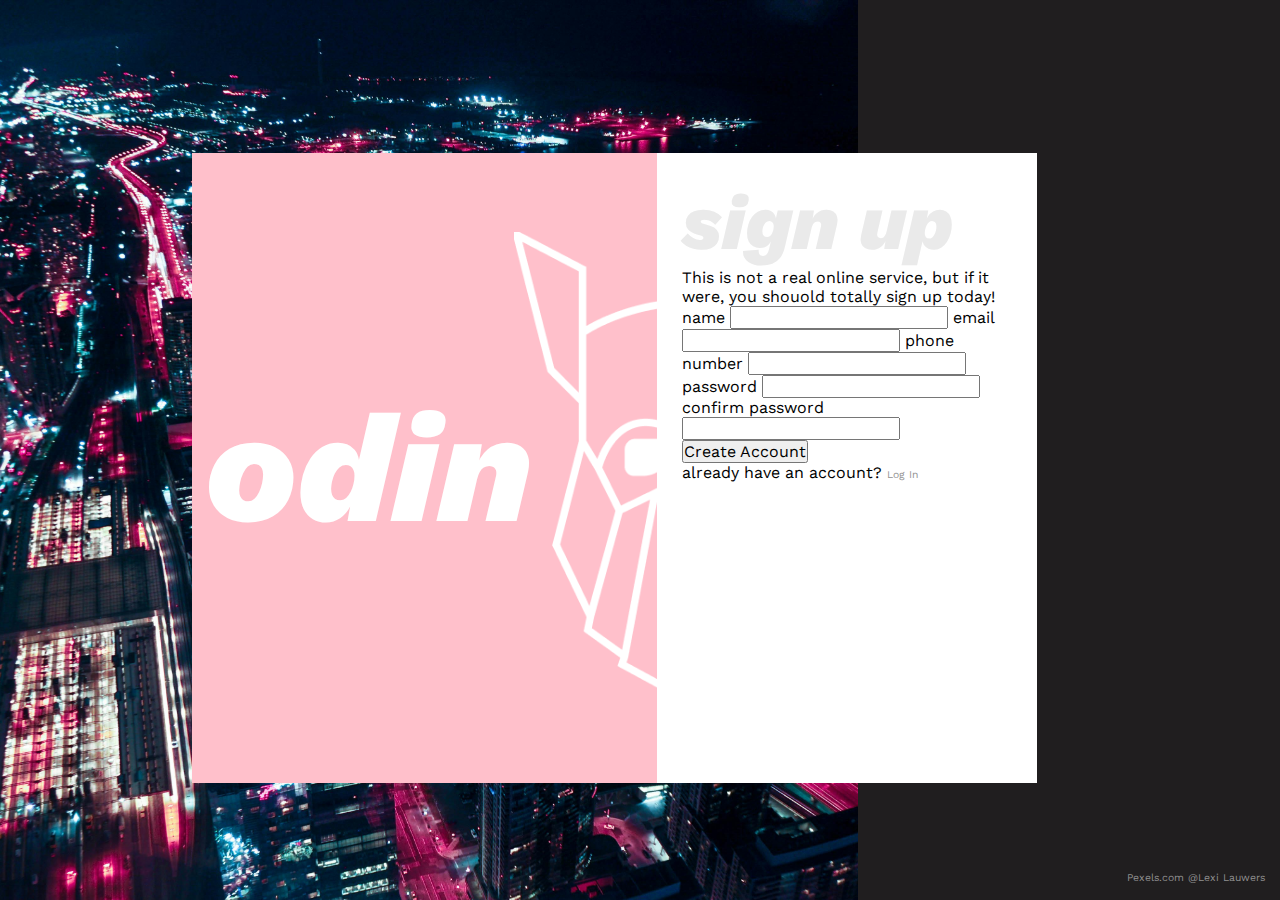
==== index.html @ 3c179b9c "basic html structure; css first pass" ====
<!DOCTYPE html>
<html lang="en">
<head>
    <meta charset="UTF-8">
    <meta name="viewport" content="width=device-width, initial-scale=1.0">
    <link rel="preconnect" href="https://fonts.googleapis.com">
    <link rel="preconnect" href="https://fonts.gstatic.com" crossorigin>
    <link href="https://fonts.googleapis.com/css2?family=Work+Sans:ital,wght@0,100..900;1,100..900&display=swap" rel="stylesheet">
    <link rel="stylesheet" href="style.css">
    <title>sign up</title>
</head>
<body>
    <div class="background">
        <img src="images/2921140.jpeg" alt="" class="splash">
        <div class="color-block">
            <div class="img-credit">
                <a href="https://www.pexels.com/photo/aerial-photo-of-city-2921140/" class="credit">Pexels.com @Lexi Lauwers</a>
            </div>
        </div> 
    </div>
    <div class="sign-up">
        <div class="logo-box">
            <p class="word-mark">odin</p>
            <img src="images/logo.png" alt="" class="icon">
        </div>
        <div class="form">
            <h2>sign up</h2>
            <p class="p-med">This is not a real online service, but if it were, you shouold totally sign up today!</p>
            <form action="#" method="post">
                <label for="user-name">name</label>
                <input type="text" name="user-name" id="user-name">
                <label for="user-email">email</label>
                <input type="email" name="user-email" id="user-email">
                <label for="user-phone">phone number</label>
                <input type="tel" name="user-phone" id="user-phone">

                <label for="user-password-1">password</label>
                <input type="password" name="user-password-1" id="user-password-1">
                <label for="user-password-2">confirm password</label>
                <input type="password" name="user-password-2" id="user-password-2">

                <button type="submit">Create Account</button>
            </form>
            <p class="p-med">already have an account? <a href="#" class="log-in">Log In</a></p>

        </div>
    </div>
    <!-- <div class="signup">
        <div class="logo-box">
            <p class="logo">odin</p>
            <img src="images/logo.png" alt="" class="icon">
        </div>
        <div class="form">
            <h2>sign up</h2>
            <p class="p-med">This is not a real online service, but if it were, you shouold totally sign up today!</p>
            <form action="#" method="post">
                <label for="user-name">name</label>
                <input type="text" name="user-name" id="user-name">
                <label for="user-email">email</label>
                <input type="email" name="user-email" id="user-email">
                <label for="user-phone">phone number</label>
                <input type="tel" name="user-phone" id="user-phone">

                <label for="user-password-1">password</label>
                <input type="password" name="user-password-1" id="user-password-1">
                <label for="user-password-2">confirm password</label>
                <input type="password" name="user-password-2" id="user-password-2">

                <button type="submit">Create Account</button>
            </form>
            <p class="p-med">already have an account? <a href="#" class="log-in">Log In</a></p>
            
        </div>
    </div> -->
</body>
</html>
---- style.css ----
* {
    margin: 0;
    padding: 0;
    box-sizing: border-box;
    font-family: "Work Sans", sans-serif;
    font-optical-sizing: auto;
    font-size: 1rem;

    /* outline: 2px solid steelblue; */
}
body {
    background-color: #201E1F;
}
.background {
    width: 100vw;
    height: 100vh;
    background-color: purple;
    display: flex;
}

.background>img {
    height: 100%;
    width: 66%;
    flex: 1;
    display: block;
    /* margin: auto; */
    object-fit: cover;
}
.color-block {
    width: 33%;
    background-color: #201E1F;
    padding: 5px;
    display: flex;
    align-items: end;
    justify-content: end;
}
.img-credit {
    margin: 10px;
}

a{
    text-decoration: none;
    color: #919191;
    font-size: 0.65rem;
}

.sign-up {
    position: absolute;
    top:17%;
    left:15%;
    margin: auto;
    width: 66%;
    height: 70%;
    background-color: white;
    display: flex;
}
.logo-box {
    width: 55%;
    height: 100%;
    background-color: pink;
    display: flex;
    align-items: center;
    padding-left: 1vw;
}
.word-mark {
    color: #fff;
    font-size: 12vw;
    font-weight: 800;
    font-style: italic;
}
.icon {
    position: relative;
    left: -4%;
    height: 75%;
    
}
.form {
    position: relative;
    z-index: 1;
    flex: 1;
    background-color: #fff;
    padding: 3%;
}
h2 {
    color: #EAEAEA;
    font-size: 6vw;
    font-weight: 800;
    font-style: italic;
    /* text-align: center; */
}
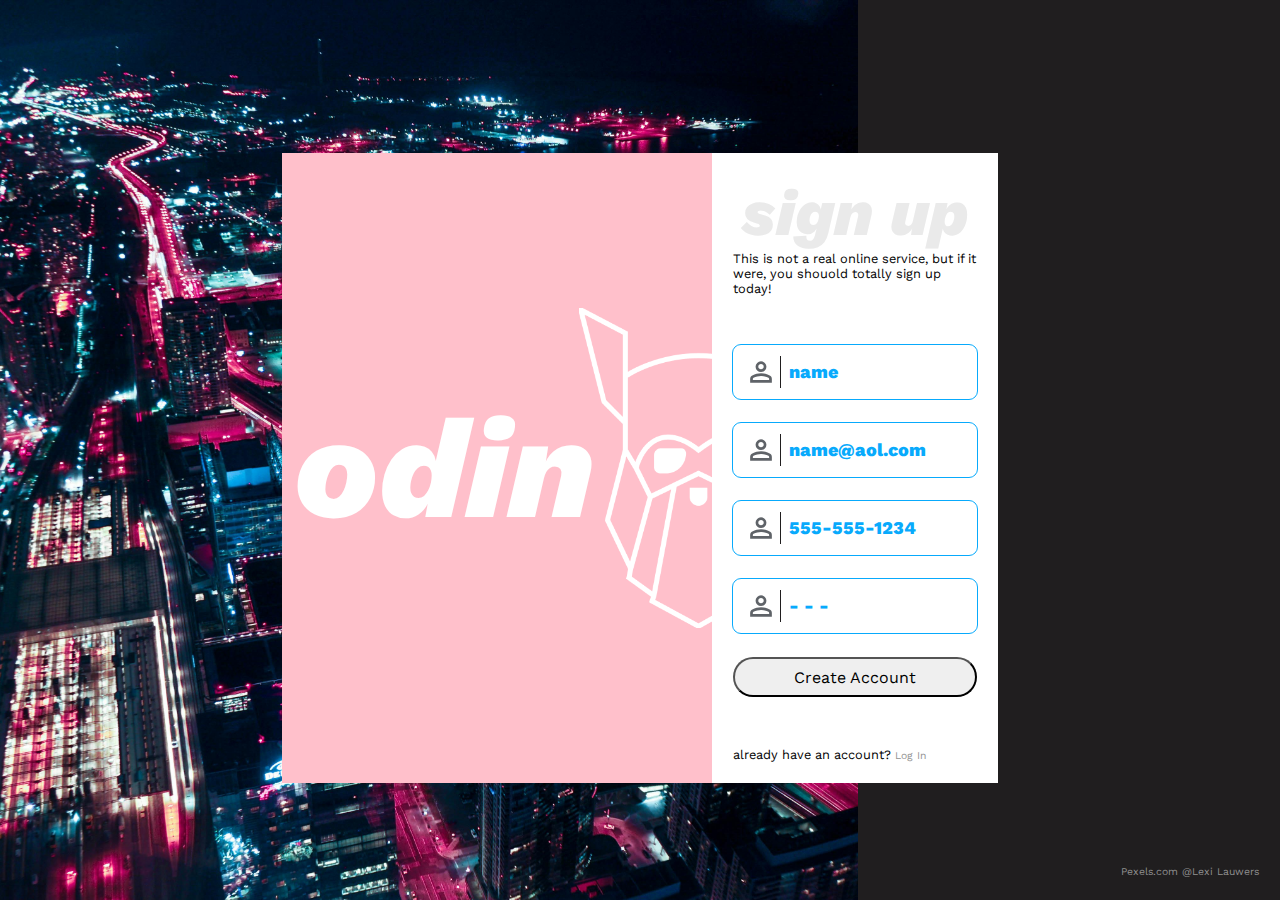
==== commit b35b09e0: "html and css laid out" ====
--- a/index.html
+++ b/index.html
@@ -23,26 +23,53 @@
             <p class="word-mark">odin</p>
             <img src="images/logo.png" alt="" class="icon">
         </div>
-        <div class="form">
-            <h2>sign up</h2>
-            <p class="p-med">This is not a real online service, but if it were, you shouold totally sign up today!</p>
-            <form action="#" method="post">
-                <label for="user-name">name</label>
-                <input type="text" name="user-name" id="user-name">
-                <label for="user-email">email</label>
-                <input type="email" name="user-email" id="user-email">
-                <label for="user-phone">phone number</label>
-                <input type="tel" name="user-phone" id="user-phone">
+        <div class="frame">
+            <div class="sec1">
+                <h2>sign up</h2>
+                <p class="p-med">This is not a real online service, but if it were, you shouold totally sign up today!</p>
+            </div>
+            <div class="sec2">
+                <form class="form-layout" action="#" method="post">
+                    <div class="field-border">
+                        <img src="images/person.svg" alt="" class="field-icon">
+                        
+                        <div class="field">
+                            <label for="user-name">name</label>
+                            <input class="field shift-up" type="text" name="user-name" id="user-name" placeholder="name">
+                        </div>
+                    </div>
+                    <div class="field-border">
+                        <img src="images/person.svg" alt="" class="field-icon">
+                        <div class="field">
+                            <label for="user-email">email</label>
+                            <input class="field shift-up" type="email" name="user-email" id="user-email" placeholder="name@aol.com">
+                        </div>
+                    </div>
 
-                <label for="user-password-1">password</label>
-                <input type="password" name="user-password-1" id="user-password-1">
-                <label for="user-password-2">confirm password</label>
-                <input type="password" name="user-password-2" id="user-password-2">
+                    <div class="field-border">
+                        <img src="images/person.svg" alt="" class="field-icon">
+                        
+                        <div class="field">
+                            <label for="user-phone">phone number</label>
+                            <input class="field shift-up" type="tel" name="user-phone" id="user-phone" placeholder="555-555-1234">
+                        </div>
+                    </div>
 
-                <button type="submit">Create Account</button>
-            </form>
-            <p class="p-med">already have an account? <a href="#" class="log-in">Log In</a></p>
-
+                    <div class="field-border">
+                        <img src="images/person.svg" alt="" class="field-icon">
+                        
+                        <div class="field">
+                            <label for="user-password-1">password</label>
+                            <input class="field shift-up" type="password" name="user-password-1" id="user-password-1" placeholder="- - -">
+                        </div>
+                    </div>                     
+    
+                    <button type="submit">Create Account</button>
+                </form>
+            </div>
+            <div class="sec3">
+                <p class="p-med">already have an account? <a href="#" class="log-in">Log In</a></p>
+            </div>
         </div>
     </div>
     <!-- <div class="signup">
--- a/style.css
+++ b/style.css
@@ -35,7 +35,7 @@
     justify-content: end;
 }
 .img-credit {
-    margin: 10px;
+    margin: 1rem;
 }
 
 a{
@@ -47,15 +47,16 @@
 .sign-up {
     position: absolute;
     top:17%;
-    left:15%;
+    left:22%;
     margin: auto;
-    width: 66%;
+    width: 56%;
     height: 70%;
     background-color: white;
     display: flex;
+    overflow: hidden;
 }
 .logo-box {
-    width: 55%;
+    width: 60%;
     height: 100%;
     background-color: pink;
     display: flex;
@@ -64,27 +65,111 @@
 }
 .word-mark {
     color: #fff;
-    font-size: 12vw;
+    font-size: 11vw;
     font-weight: 800;
     font-style: italic;
 }
 .icon {
     position: relative;
     left: -4%;
-    height: 75%;
-    
+    height: 25vw;
 }
-.form {
+.frame {
+    height: 100%;
     position: relative;
     z-index: 1;
     flex: 1;
     background-color: #fff;
     padding: 3%;
+    display: flex;
+    gap: 1rem;
+
+    flex-direction: column;
+    justify-content: space-between;
+}
+.sec1,
+.sec2,
+.sec3 {
+    /* outline: 2px solid red; */
+}
+.sec2 {
+    height: 60%;
+    /* outline: 2px solid red; */
+    /* background-color: #919191; */
+    /* flex: 1; */
+}
+.form-layout {
+    height: 100%;
+    display: flex;
+    flex-direction: column;
+    /* border: 2px solid green; */
+    justify-content: space-between;
+    /* align-items: center; */
+    /* align-items: space-between; */
+    /* gap: 1rem; */
+}
+.field-border {
+    padding: 1vh;
+    display: flex;
+    gap: 0.5rem;
+    align-items: center;
+    outline: 1px solid #08AAFC;
+    border-radius: 0.5rem;
+}
+.field {
+    width: 100%;
+    /* outline: 2px solid salmon; */
+    display: flex;
+    flex-direction: column;
+    font-size: 2vh;
+    /* font-size: 1.2rem; */
+    font-weight: 800;
+}
+input {
+    /* outline: 2px solid salmon; */
+    padding: 0px;
+    margin: 0;
+    border: none;
+}
+.shift-up {
+    position: relative;
+    bottom: 0.5rem;
+}
+input::placeholder {
+    color: #08AAFC;
+}
+input:focus{
+    outline: none;
+}
+label {
+    visibility: hidden;
+    font-size: 0.8rem;
+    font-weight: 600;
+    color: #08AAFC;
+    /* outline: 2px solid salmon; */
+}
+.field-icon {
+    border-right: 1px solid #201E1F;
+    /* outline: 2px solid salmon; */
+    width: 3rem;
+    height: 2rem;
+}
+button {
+    width: 100%;
+    height: 2.5rem;
+    border-radius: 2rem;
 }
 h2 {
+    /* outline: 2px solid salmon; */
     color: #EAEAEA;
-    font-size: 6vw;
+    font-size: 5vw;
     font-weight: 800;
     font-style: italic;
-    /* text-align: center; */
+    text-align: center;
+    /* margin-top: -1rem; */
+    /* padding-bottom: 1rem; */
+    /* justify-content: center; */
+}
+.p-med {
+    font-size: 0.8rem;
 }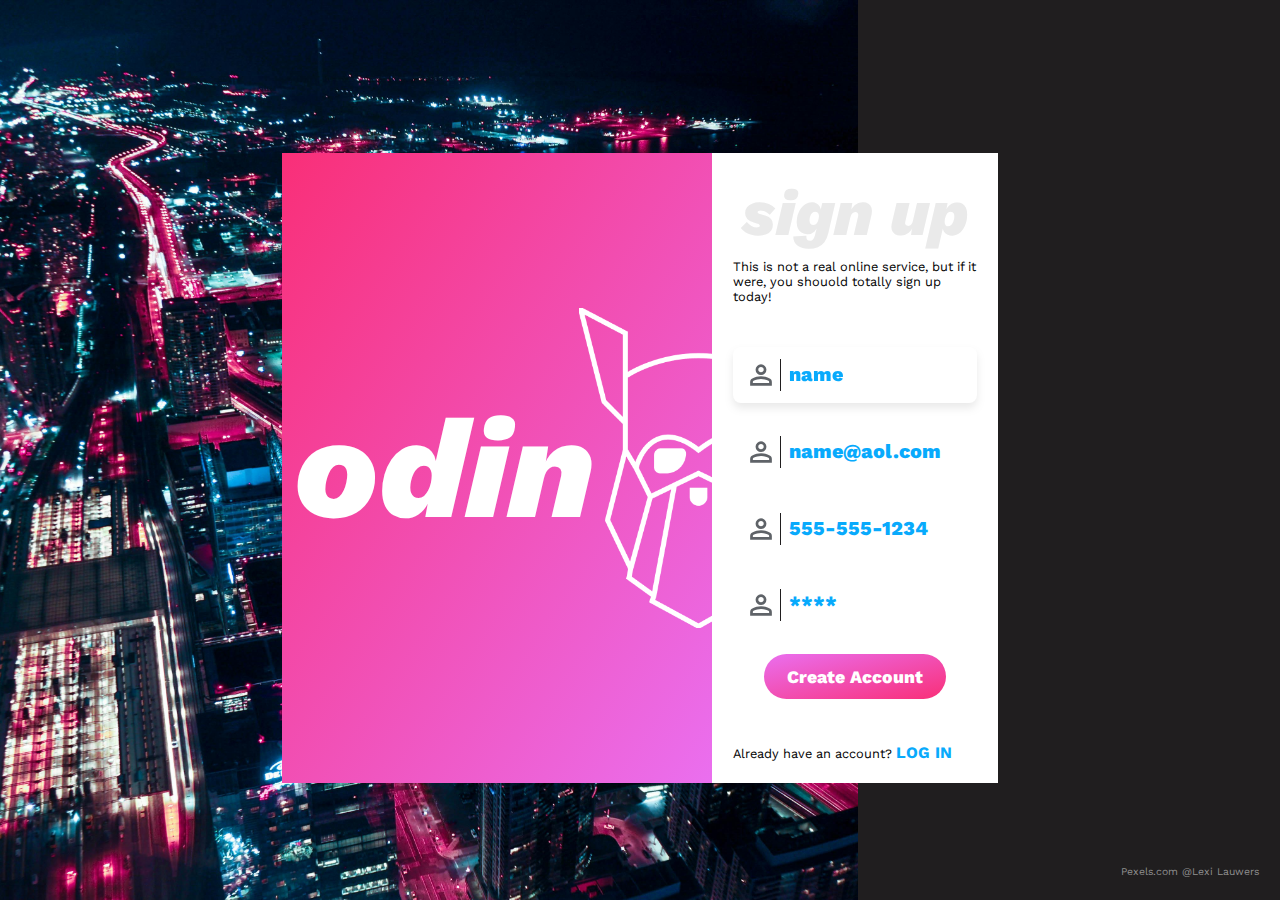
==== commit c9ee46c4: "ready for javascript" ====
--- a/index.html
+++ b/index.html
@@ -30,7 +30,7 @@
             </div>
             <div class="sec2">
                 <form class="form-layout" action="#" method="post">
-                    <div class="field-border">
+                    <div class="field-border shadow-gray">
                         <img src="images/person.svg" alt="" class="field-icon">
                         
                         <div class="field">
@@ -60,15 +60,15 @@
                         
                         <div class="field">
                             <label for="user-password-1">password</label>
-                            <input class="field shift-up" type="password" name="user-password-1" id="user-password-1" placeholder="- - -">
+                            <input class="field shift-up" type="password" name="user-password-1" id="user-password-1" placeholder="****">
                         </div>
                     </div>                     
     
-                    <button type="submit">Create Account</button>
+                    <button class="shadow" type="submit">Create Account</button>
                 </form>
             </div>
             <div class="sec3">
-                <p class="p-med">already have an account? <a href="#" class="log-in">Log In</a></p>
+                <p class="p-med">Already have an account? <a href="#" class="log-in">Log In</a></p>
             </div>
         </div>
     </div>
--- a/style.css
+++ b/style.css
@@ -37,9 +37,10 @@
 .img-credit {
     margin: 1rem;
 }
-
-a{
+a {
     text-decoration: none;
+}
+.credit{
     color: #919191;
     font-size: 0.65rem;
 }
@@ -58,7 +59,8 @@
 .logo-box {
     width: 60%;
     height: 100%;
-    background-color: pink;
+    background-image: linear-gradient(to bottom right, #f92f78, #EA6FEF );
+    /* background-color: pink; */
     display: flex;
     align-items: center;
     padding-left: 1vw;
@@ -87,6 +89,11 @@
     flex-direction: column;
     justify-content: space-between;
 }
+.sec1 {
+    display: flex;
+    flex-direction: column;
+    gap: 0.5rem;
+}
 .sec1,
 .sec2,
 .sec3 {
@@ -102,27 +109,27 @@
     height: 100%;
     display: flex;
     flex-direction: column;
-    /* border: 2px solid green; */
     justify-content: space-between;
-    /* align-items: center; */
-    /* align-items: space-between; */
-    /* gap: 1rem; */
 }
 .field-border {
     padding: 1vh;
     display: flex;
     gap: 0.5rem;
     align-items: center;
-    outline: 1px solid #08AAFC;
     border-radius: 0.5rem;
+    /* outline: 1px solid #EAEAEA; */
+}
+.active {
+    outline: 2px solid #08AAFC;
+}
+.issue {
+    outline: 2px solid #f92f78;
 }
 .field {
     width: 100%;
-    /* outline: 2px solid salmon; */
-    display: flex;
-    flex-direction: column;
-    font-size: 2vh;
-    /* font-size: 1.2rem; */
+    display: flex;
+    flex-direction: column;
+    font-size: 2.2vh;
     font-weight: 800;
 }
 input {
@@ -155,8 +162,15 @@
     height: 2rem;
 }
 button {
-    width: 100%;
-    height: 2.5rem;
+    margin-left: auto;
+    margin-right: auto;
+    font-size: 1.1rem;
+    font-weight: 800;
+    color: #fff;
+    background-image: linear-gradient(to bottom right, #EA6FEF, #f92f78 );
+    width: 75%;
+    height: 2.8rem;
+    border: none;
     border-radius: 2rem;
 }
 h2 {
@@ -172,4 +186,19 @@
 }
 .p-med {
     font-size: 0.8rem;
+}
+.log-in {
+    text-align: center;
+    text-transform: uppercase;
+    font-weight: 700;
+    color: #08AAFC;
+}
+
+.shadow-green {
+    background-color: #fff;
+    filter: drop-shadow(0px 5px 4px #d8f3e0);
+}
+.shadow-gray {
+    background-color: #fff;
+    filter: drop-shadow(0px 5px 4px #e9e9e9);
 }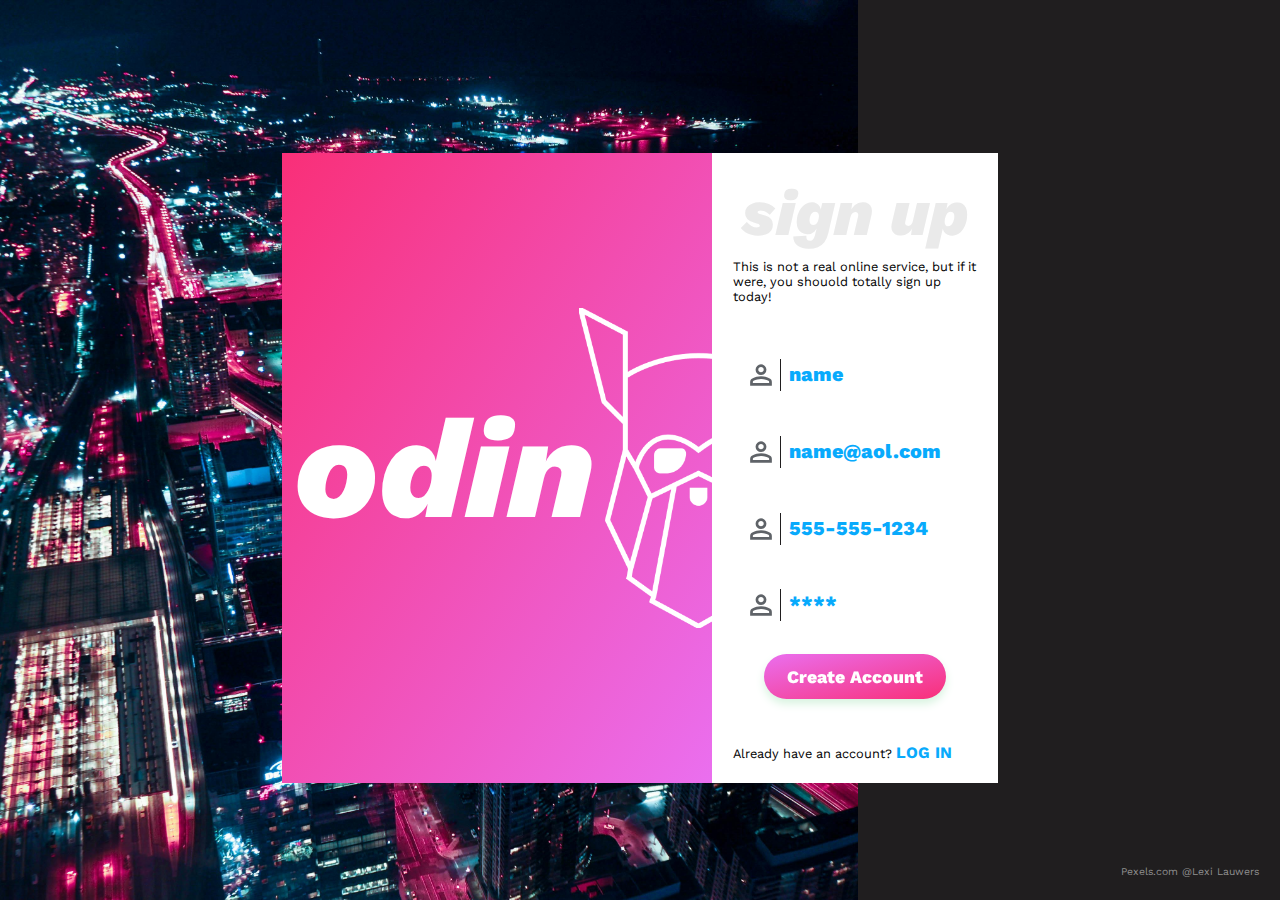
==== commit e0ecc0d1: "javascript adds empty field validation" ====
--- a/index.html
+++ b/index.html
@@ -6,6 +6,7 @@
     <link rel="preconnect" href="https://fonts.googleapis.com">
     <link rel="preconnect" href="https://fonts.gstatic.com" crossorigin>
     <link href="https://fonts.googleapis.com/css2?family=Work+Sans:ital,wght@0,100..900;1,100..900&display=swap" rel="stylesheet">
+    <script src="sign-up.js" defer></script>
     <link rel="stylesheet" href="style.css">
     <title>sign up</title>
 </head>
@@ -30,18 +31,18 @@
             </div>
             <div class="sec2">
                 <form class="form-layout" action="#" method="post">
-                    <div class="field-border shadow-gray">
+                    <div class="field-border">
                         <img src="images/person.svg" alt="" class="field-icon">
                         
                         <div class="field">
-                            <label for="user-name">name</label>
+                            <label class="hidden" for="user-name">name</label>
                             <input class="field shift-up" type="text" name="user-name" id="user-name" placeholder="name">
                         </div>
                     </div>
                     <div class="field-border">
                         <img src="images/person.svg" alt="" class="field-icon">
                         <div class="field">
-                            <label for="user-email">email</label>
+                            <label class="hidden" for="user-email">email</label>
                             <input class="field shift-up" type="email" name="user-email" id="user-email" placeholder="name@aol.com">
                         </div>
                     </div>
@@ -50,7 +51,7 @@
                         <img src="images/person.svg" alt="" class="field-icon">
                         
                         <div class="field">
-                            <label for="user-phone">phone number</label>
+                            <label class="hidden" for="user-phone">phone number</label>
                             <input class="field shift-up" type="tel" name="user-phone" id="user-phone" placeholder="555-555-1234">
                         </div>
                     </div>
@@ -59,12 +60,12 @@
                         <img src="images/person.svg" alt="" class="field-icon">
                         
                         <div class="field">
-                            <label for="user-password-1">password</label>
+                            <label class="hidden" for="user-password-1">password</label>
                             <input class="field shift-up" type="password" name="user-password-1" id="user-password-1" placeholder="****">
                         </div>
                     </div>                     
     
-                    <button class="shadow" type="submit">Create Account</button>
+                    <button class="shadow-green" type="submit">Create Account</button>
                 </form>
             </div>
             <div class="sec3">
--- a/style.css
+++ b/style.css
@@ -119,11 +119,25 @@
     border-radius: 0.5rem;
     /* outline: 1px solid #EAEAEA; */
 }
-.active {
-    outline: 2px solid #08AAFC;
-}
-.issue {
-    outline: 2px solid #f92f78;
+.field-border:hover {
+    z-index: 200;
+    color: red;
+    /* background-color: #08AAFC; */
+    background-color: #fff;
+
+    filter: drop-shadow(0px 5px 4px #e9e9e9);
+}
+.field-passed {
+    outline: 1px solid #08AAFC;
+}
+.label-passed {
+    color: #08AAFC;
+}
+.field-failed {
+    outline: 1px solid #f92f78;
+}
+.label-failed {
+    color: #f92f78;
 }
 .field {
     width: 100%;
@@ -149,11 +163,14 @@
     outline: none;
 }
 label {
+    /* visibility: hidden; */
+    font-size: 0.8rem;
+    font-weight: 800;
+    color: #08AAFC;
+    /* outline: 2px solid salmon; */
+}
+.hidden {
     visibility: hidden;
-    font-size: 0.8rem;
-    font-weight: 600;
-    color: #08AAFC;
-    /* outline: 2px solid salmon; */
 }
 .field-icon {
     border-right: 1px solid #201E1F;
@@ -201,4 +218,19 @@
 .shadow-gray {
     background-color: #fff;
     filter: drop-shadow(0px 5px 4px #e9e9e9);
+}
+
+.label-in {
+    position: relative;
+    /* bottom: 0.5rem; */
+    animation: label-in 0.2s ease-out forwards;
+}
+
+@keyframes label-in {
+    0% {
+        bottom: -0.5rem;
+      }
+      100% {
+        bottom: 0.0rem;
+      }
 }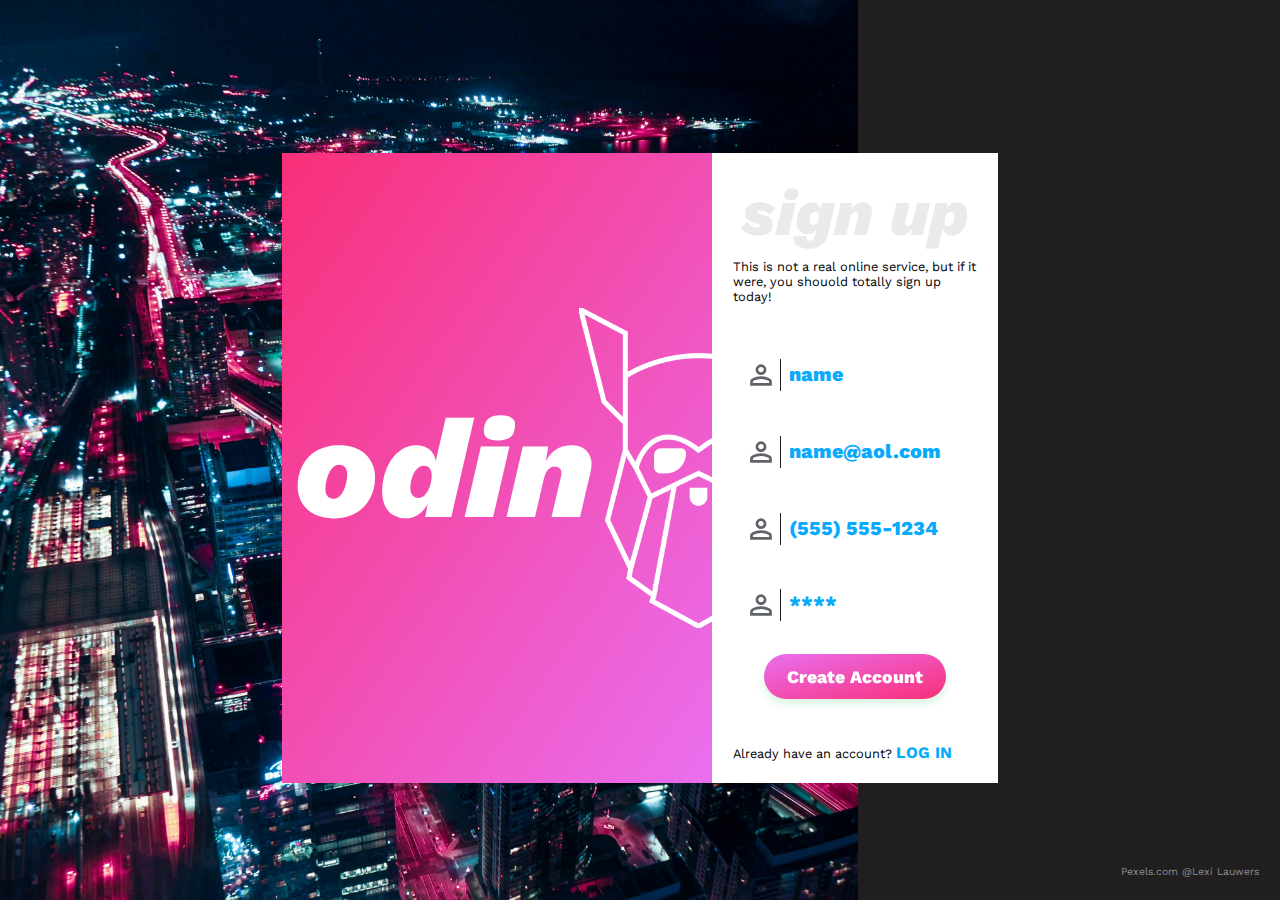
==== commit 732b1c25: "replaces custom validation with checkValidity() on input elements" ====
--- a/index.html
+++ b/index.html
@@ -30,7 +30,7 @@
                 <p class="p-med">This is not a real online service, but if it were, you shouold totally sign up today!</p>
             </div>
             <div class="sec2">
-                <form class="form-layout" action="#" method="post">
+                <form class="form-layout" action="submit.html" method="post" id="sign-up-form">
                     <div class="field-border">
                         <img src="images/person.svg" alt="" class="field-icon">
                         
@@ -52,7 +52,7 @@
                         
                         <div class="field">
                             <label class="hidden" for="user-phone">phone number</label>
-                            <input class="field shift-up" type="tel" name="user-phone" id="user-phone" placeholder="555-555-1234">
+                            <input class="field shift-up" type="tel" name="user-phone" id="user-phone" placeholder="(555) 555-1234">
                         </div>
                     </div>
 
@@ -65,7 +65,7 @@
                         </div>
                     </div>                     
     
-                    <button class="shadow-green" type="submit">Create Account</button>
+                    <button class="shadow-green" type="submit" id="create-account">Create Account</button>
                 </form>
             </div>
             <div class="sec3">
--- a/style.css
+++ b/style.css
@@ -225,7 +225,15 @@
     /* bottom: 0.5rem; */
     animation: label-in 0.2s ease-out forwards;
 }
-
+.thankyou {
+    margin-top: auto;
+    margin-bottom: auto;
+    color: #EAEAEA;
+    font-size: 3vw;
+    font-weight: 700;
+    font-style: italic;
+    text-align: center;
+}
 @keyframes label-in {
     0% {
         bottom: -0.5rem;
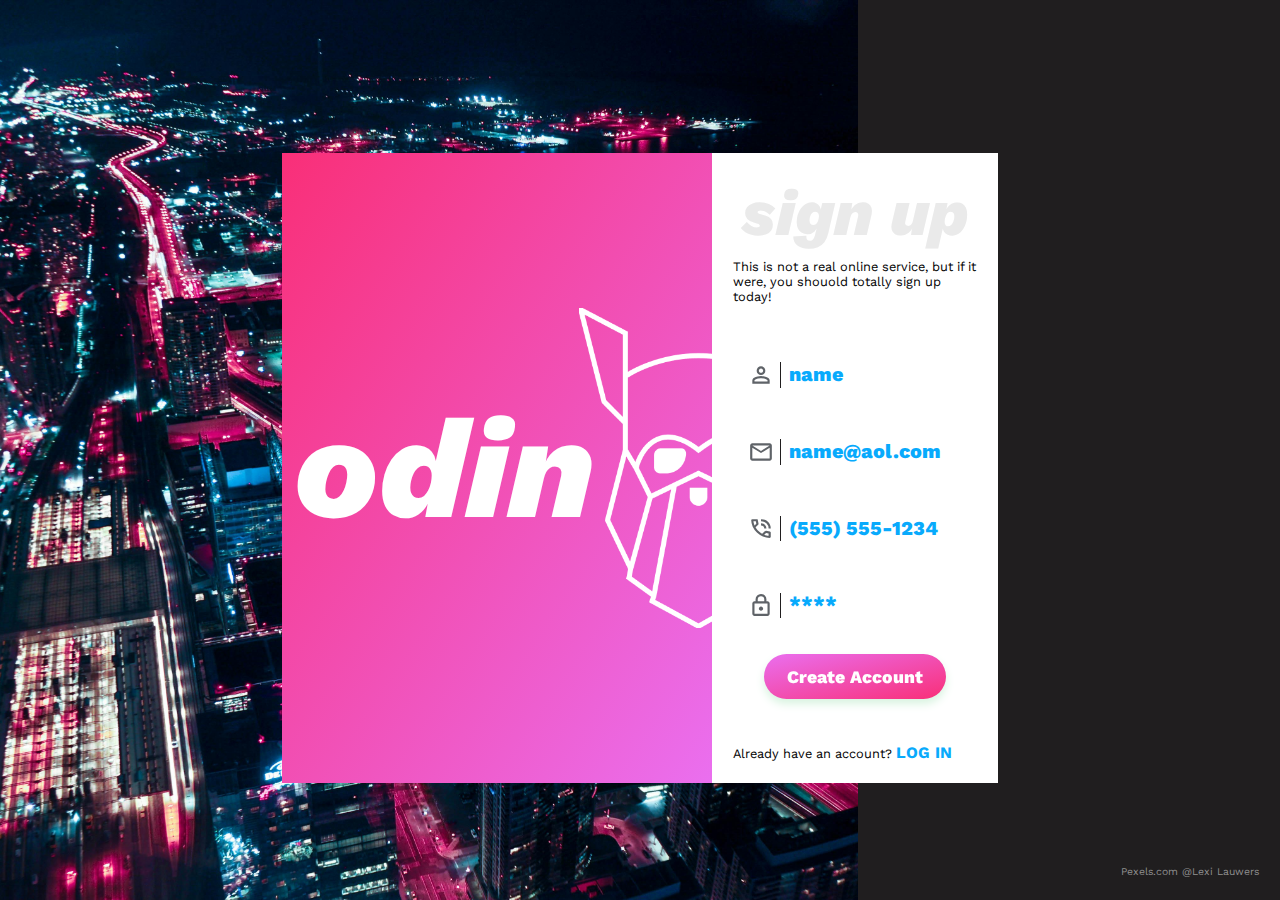
==== commit a673c97b: "uses correct field icons" ====
--- a/index.html
+++ b/index.html
@@ -40,7 +40,7 @@
                         </div>
                     </div>
                     <div class="field-border">
-                        <img src="images/person.svg" alt="" class="field-icon">
+                        <img src="images/mail.svg" alt="" class="field-icon">
                         <div class="field">
                             <label class="hidden" for="user-email">email</label>
                             <input class="field shift-up" type="email" name="user-email" id="user-email" placeholder="name@aol.com">
@@ -48,7 +48,7 @@
                     </div>
 
                     <div class="field-border">
-                        <img src="images/person.svg" alt="" class="field-icon">
+                        <img src="images/phone.svg" alt="" class="field-icon">
                         
                         <div class="field">
                             <label class="hidden" for="user-phone">phone number</label>
@@ -57,7 +57,7 @@
                     </div>
 
                     <div class="field-border">
-                        <img src="images/person.svg" alt="" class="field-icon">
+                        <img src="images/lock.svg" alt="" class="field-icon">
                         
                         <div class="field">
                             <label class="hidden" for="user-password-1">password</label>
--- a/style.css
+++ b/style.css
@@ -176,7 +176,7 @@
     border-right: 1px solid #201E1F;
     /* outline: 2px solid salmon; */
     width: 3rem;
-    height: 2rem;
+    height: 1.6rem;
 }
 button {
     margin-left: auto;
